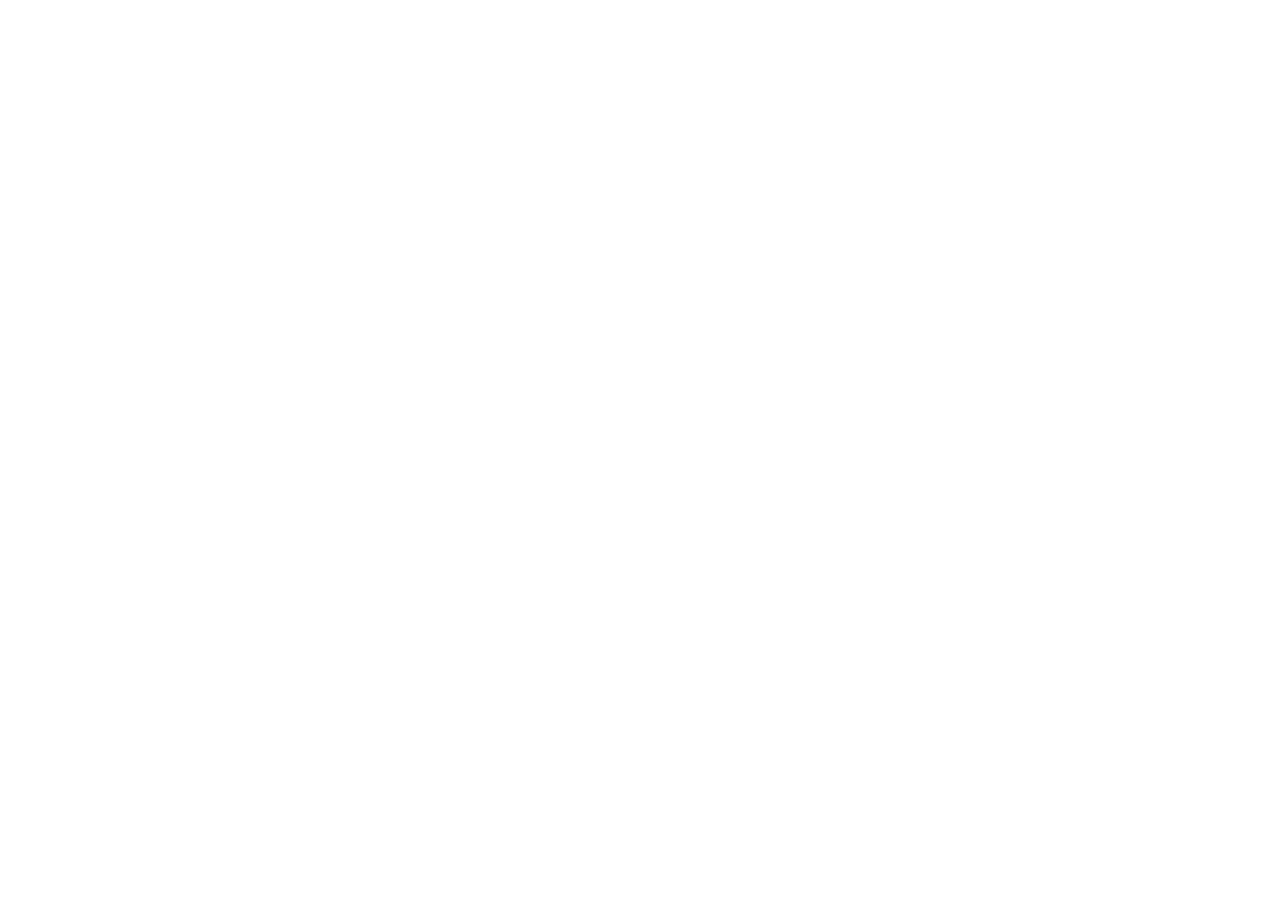
==== index.html @ cde31fa0 "initialize git repository" ====
<!DOCTYPE html>
<html lang="en">
<head>
    <meta charset="UTF-8">
    <meta name="viewport" content="width=device-width, initial-scale=1.0">
    <title>Document</title>
</head>
<body>
    
</body>
</html>
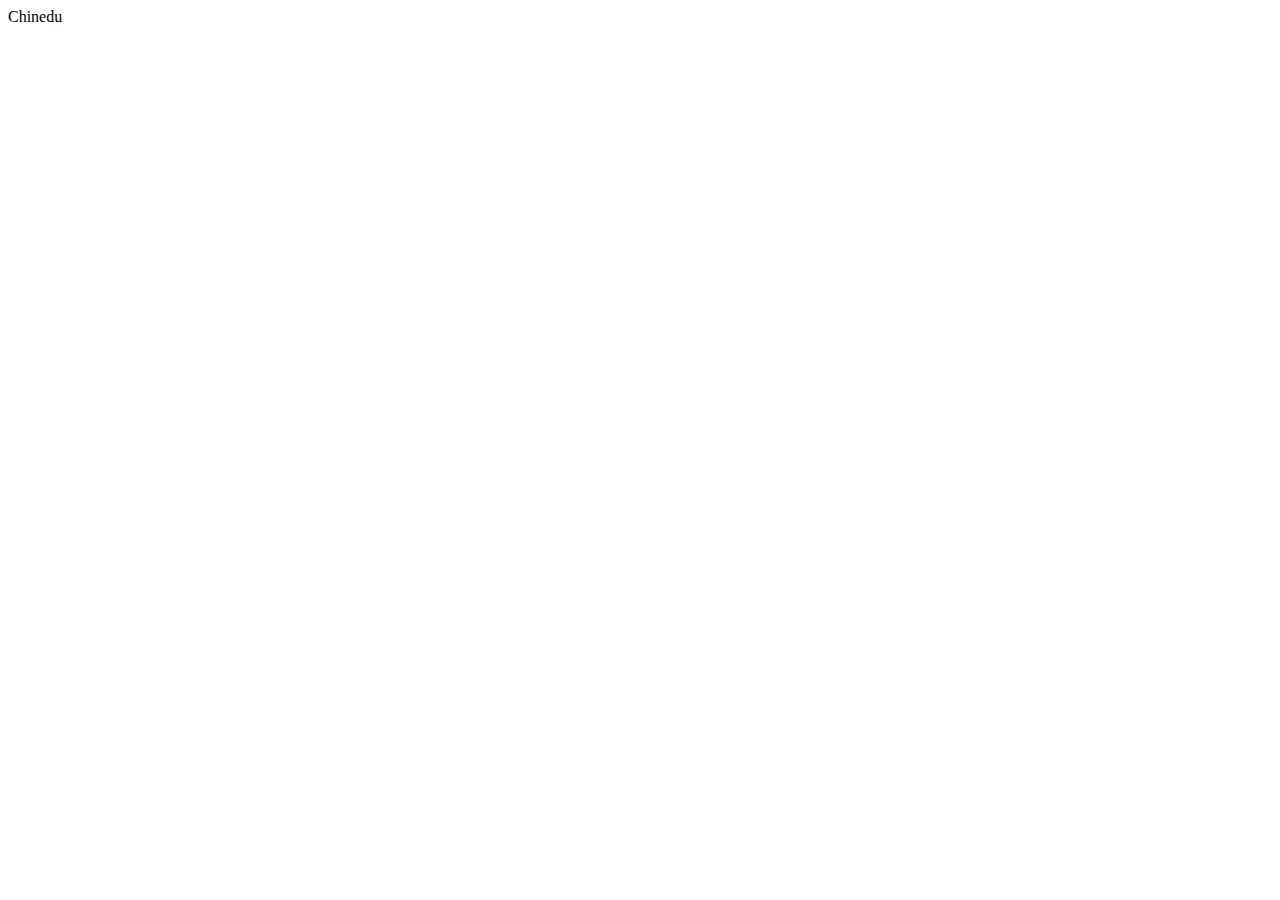
==== commit 89a64737: "added content to index" ====
--- a/index.html
+++ b/index.html
@@ -7,6 +7,6 @@
     <title>Document</title>
 </head>
 <body>
-    
+    Chinedu
 </body>
 </html>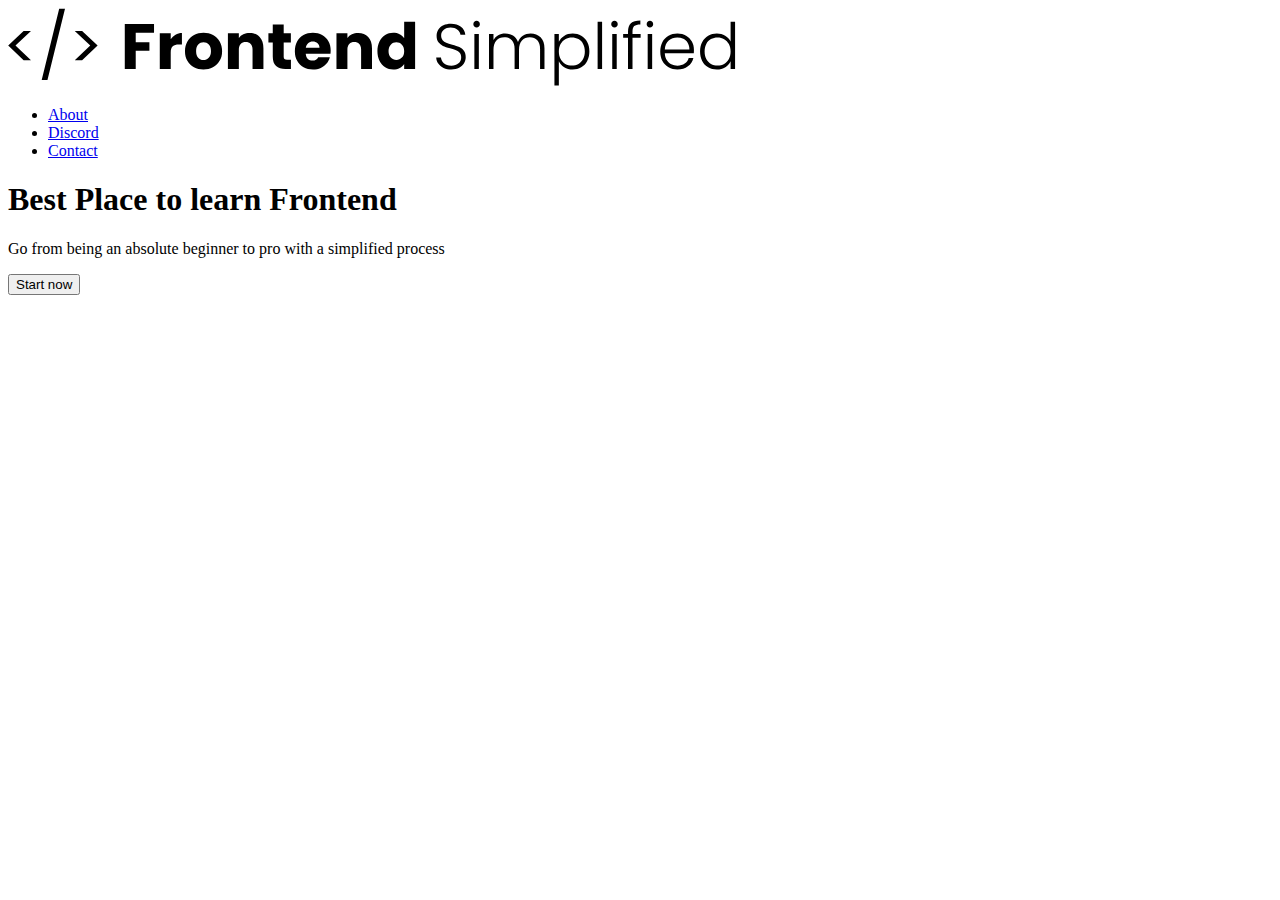
==== commit 45e4f754: "Updating  my Html page" ====
--- a/index.html
+++ b/index.html
@@ -4,9 +4,26 @@
 <head>
     <meta charset="UTF-8">
     <meta name="viewport" content="width=device-width, initial-scale=1.0">
-    <title>Document</title>
+    <title>HTML Practice</title>
 </head>
 <body>
-    Chinedu
+    <section>
+        <nav>
+            <img src="./asset/FES.svg" alt="logo">
+            <ul>
+                <li><a href="#about">About</a></li>               
+                <li><a href="#discord">Discord</a></li>
+                <li><a href="#contact">Contact</a></li>
+            </ul>
+        </nav>
+        <header>
+            <div>
+                <h1>Best Place to learn Frontend</h1>
+                <p>Go from being an absolute beginner to pro with a simplified process</p>
+                <button>Start now</button>
+            </div>
+        </header>
+    </section>
+    
 </body>
 </html>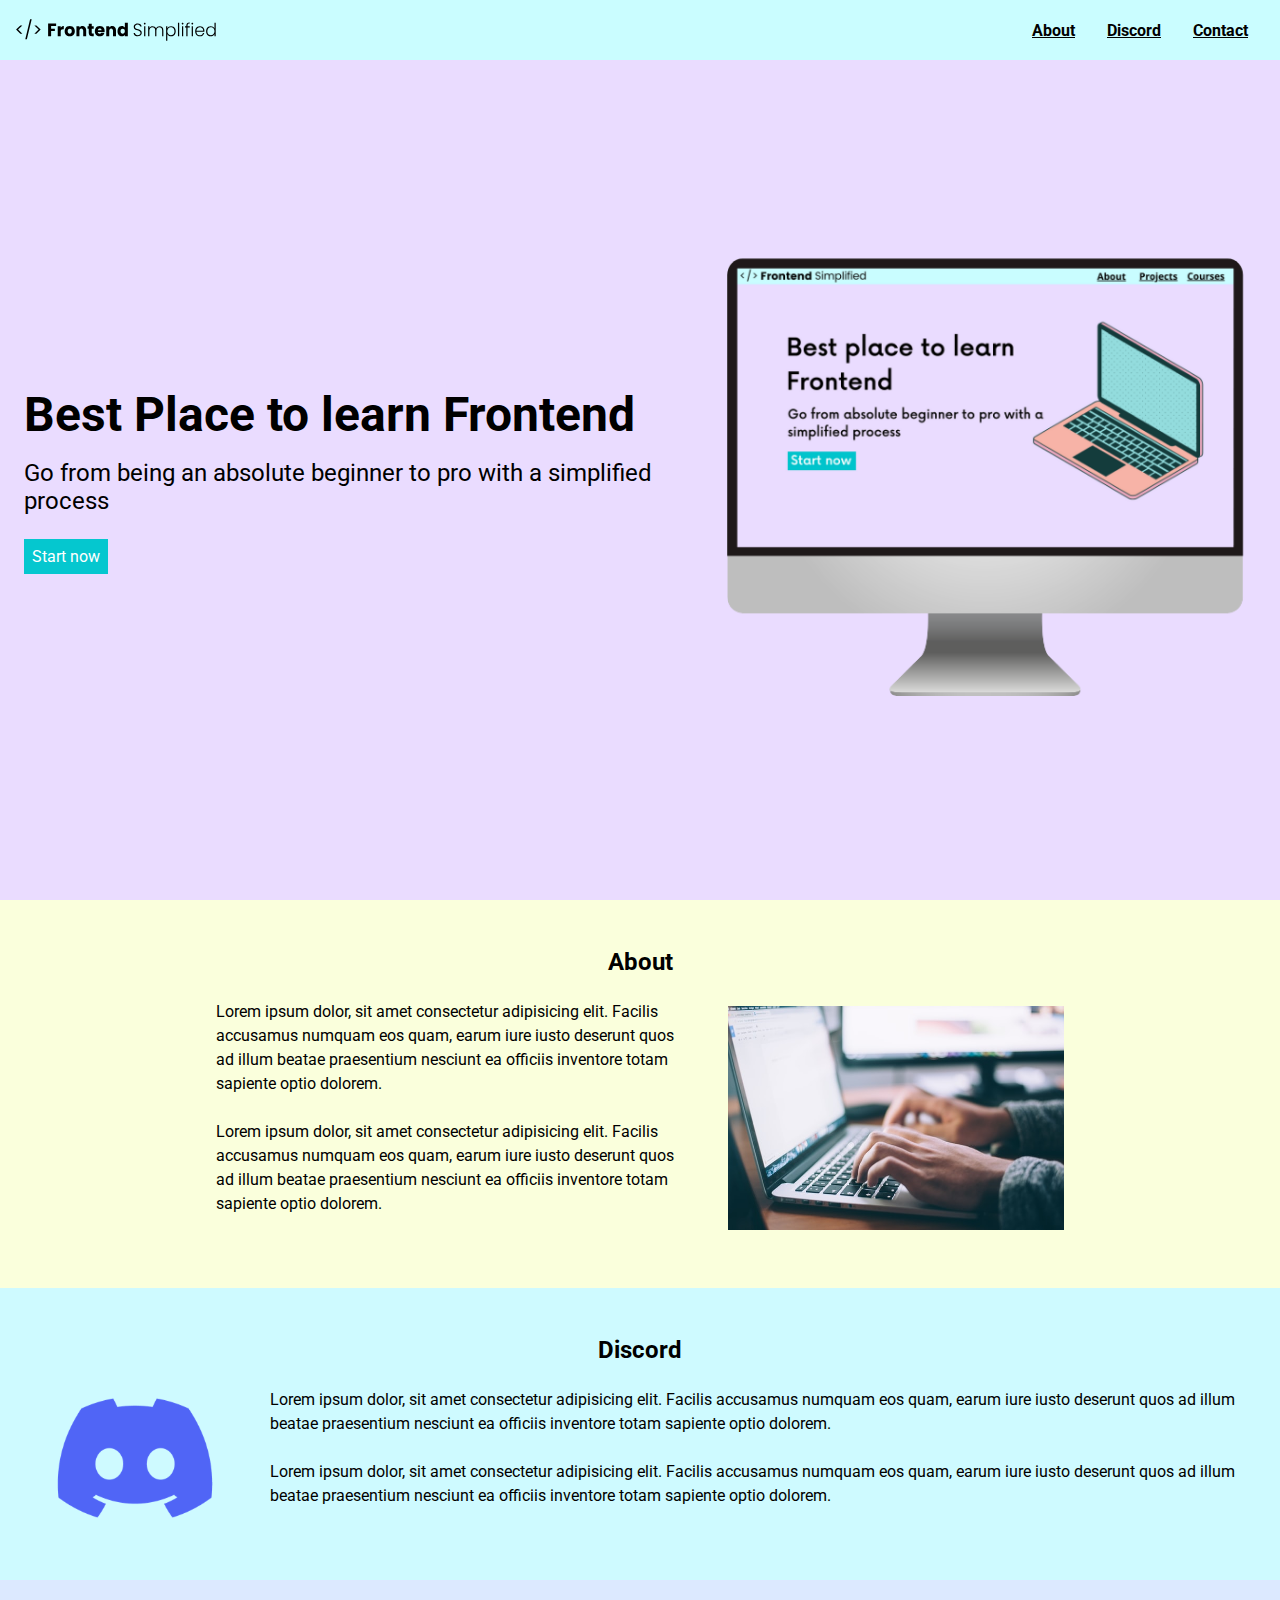
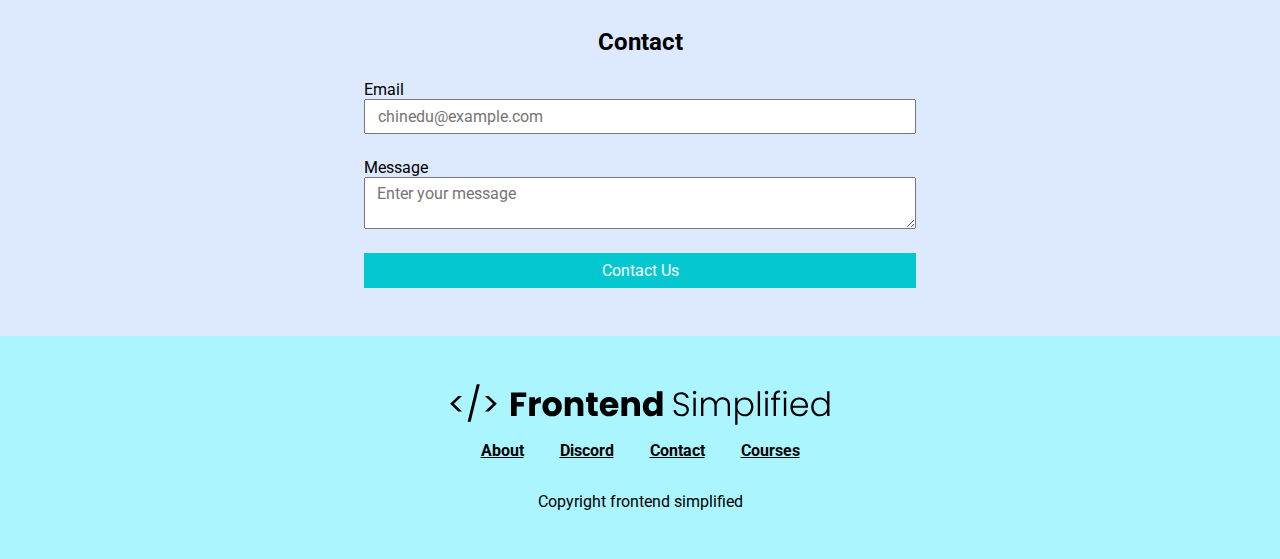
==== commit 174af124: "Complete html and css" ====
--- a/index.html
+++ b/index.html
@@ -1,29 +1,109 @@
-
 <!DOCTYPE html>
 <html lang="en">
-<head>
-    <meta charset="UTF-8">
-    <meta name="viewport" content="width=device-width, initial-scale=1.0">
+  <head>
+    <meta charset="UTF-8" />
+    <meta name="viewport" content="width=device-width, initial-scale=1.0" />
     <title>HTML Practice</title>
-</head>
-<body>
+    <link rel="stylesheet" href="./style.css" />
+  </head>
+  <body>
     <section>
-        <nav>
-            <img src="./asset/FES.svg" alt="logo">
-            <ul>
-                <li><a href="#about">About</a></li>               
-                <li><a href="#discord">Discord</a></li>
-                <li><a href="#contact">Contact</a></li>
-            </ul>
-        </nav>
-        <header>
+      <nav>
+        <img src="./asset/FES.svg" alt="logo" class="logo" />
+        <ul>
+          <li><a href="#about">About</a></li>
+          <li><a href="#discord">Discord</a></li>
+          <li><a href="#contact">Contact</a></li>
+        </ul>
+      </nav>
+      <header>
+        <div class="row">
+          <div class="home__description">
+            <h1>Best Place to learn Frontend</h1>
+            <p class="subheader">
+              Go from being an absolute beginner to pro with a simplified
+              process
+            </p>
+            <button class="home__description--button">Start now</button>
+          </div>
+          <figure>
+            <img src="./asset/laptop.png" alt="home page image" />
+          </figure>
+        </div>
+      </header>
+    </section>
+    <main>
+      <section id="about">
+        <h2>About</h2>
+        <div class="row">
+          <div class="section__description">
+            <div class="section__description--wrapper">
+              <p class="section__description--para">
+                Lorem ipsum dolor, sit amet consectetur adipisicing elit.
+                Facilis accusamus numquam eos quam, earum iure iusto deserunt
+                quos ad illum beatae praesentium nesciunt ea officiis inventore
+                totam sapiente optio dolorem.
+              </p>
+              <p class="section__description--para">
+                Lorem ipsum dolor, sit amet consectetur adipisicing elit.
+                Facilis accusamus numquam eos quam, earum iure iusto deserunt
+                quos ad illum beatae praesentium nesciunt ea officiis inventore
+                totam sapiente optio dolorem.
+              </p>
+            </div>
+            <figure class="about__img--wrapper">
+              <img src="./asset/about.jpg" />
+            </figure>
+          </div>
+        </div>
+      </section>
+      <section id="discord">
+        <h2>Discord</h2>
+        <div class="row">
+          <div class="section__description">
+            <figure class="about__img--wrapper">
+              <img src="./asset/discord.png" alt="discord" />
+            </figure>
             <div>
-                <h1>Best Place to learn Frontend</h1>
-                <p>Go from being an absolute beginner to pro with a simplified process</p>
-                <button>Start now</button>
+              <p class="section__description--para">
+                Lorem ipsum dolor, sit amet consectetur adipisicing elit.
+                Facilis accusamus numquam eos quam, earum iure iusto deserunt
+                quos ad illum beatae praesentium nesciunt ea officiis inventore
+                totam sapiente optio dolorem.
+              </p>
+              <p class="section__description--para">
+                Lorem ipsum dolor, sit amet consectetur adipisicing elit.
+                Facilis accusamus numquam eos quam, earum iure iusto deserunt
+                quos ad illum beatae praesentium nesciunt ea officiis inventore
+                totam sapiente optio dolorem.
+              </p>
             </div>
-        </header>
-    </section>
-    
-</body>
-</html>+          </div>
+        </div>
+      </section>
+
+      <section id="contact">
+        <h2>Contact</h2>
+        <div class="row">
+          <form action="">
+            <span>Email</span>
+            <input type="email" placeholder="chinedu@example.com" />
+            <span>Message</span>
+            <textarea type="text" placeholder="Enter your message"></textarea>
+            <button>Contact Us</button>
+          </form>
+        </div>
+      </section>
+    </main>
+    <footer>
+      <img class="footer__logo" src="./asset/FES.svg" alt="logo" />
+      <div class="footer__links">
+        <a class="footer__link" href="#about">About</a>
+        <a class="footer__link" href="#discord">Discord</a>
+        <a class="footer__link" href="#contact">Contact</a>
+        <a class="footer__link" href="">Courses</a>
+      </div>
+      <p>Copyright frontend simplified</p>
+    </footer>
+  </body>
+</html>
--- a/style.css
+++ b/style.css
@@ -0,0 +1,251 @@
+@import url('https://fonts.googleapis.com/css2?family=Roboto:wght@300;400;500;700&display=swap');
+
+* {
+    padding: 0;
+    margin: 0;
+    box-sizing: border-box;
+    font-family: 'Roboto', sans-serif;
+}
+
+nav {
+    height: 60px;
+    display: flex;
+    justify-content: space-between;
+    align-items: center;
+    padding: 0 16px;
+    background-color: #cafdff;
+}
+
+header {
+    background-color: #eadcff;
+    height: calc(100vh - 60px);
+    padding: 24px;
+    display: flex;
+    align-items: center;
+    justify-content: center;
+}
+
+h1 {
+    font-size: 48px;
+
+}
+
+.subheader {
+    font-size: 24px;
+    margin: 16px 0 24px 0;
+}
+
+button {
+    background-color: #05c7cf;
+    color: white;
+    border: none;
+    padding: 8px 8px;
+    font-size: 16px;
+    cursor: pointer;
+}
+
+a {
+    color: #000;
+    font-size: 16px;
+    font-weight: 700;
+}
+
+.logo {
+    width: 200px;
+}
+
+ul {
+    display: flex;
+}
+
+li {
+    list-style-type: none;
+    padding: 16px;
+}
+
+.row {
+    width: 100%;
+    max-width: 1300px;
+    margin: 0 auto;
+    display: flex;
+    align-items: center;
+    justify-content: center;
+}
+
+#about,
+#discord,
+#contact,
+footer {
+    padding: 48px 0;
+}
+
+/*
+
+ABOUT
+
+*/
+
+
+#about {
+    background-color: #faffdc;
+}
+
+h2 {
+    font-size: 24px;
+    text-align: center;
+    margin-bottom: 24px;
+}
+
+.section__description {
+    display: flex;
+    justify-content: center;
+    align-items: center;
+}
+
+.about__img--wrapper {
+    width: 30%;
+
+}
+
+img {
+    width: 100%;
+}
+
+.about__img--wrapper,
+.section__description--wrapper {
+    padding: 0 24px;
+}
+
+.section__description--wrapper {
+    width: 40%;
+    padding: 0 24px;
+}
+
+.section__description--para {
+    font-size: 16px;
+    line-height: 1.5;
+    margin-bottom: 24px;
+}
+
+/*
+
+DISCORD
+
+*/
+
+#discord {
+    background-color: #cefaff;
+
+}
+
+/*
+
+Contact
+
+*/
+
+#contact {
+    background-color: #dce9ff;
+}
+
+form {
+    width: 100%;
+    max-width: 600px;
+    display: flex;
+    flex-direction: column;
+    margin: 0 auto;
+    padding: 0 24px;
+}
+
+input,
+textarea {
+    margin-bottom: 24px;
+    font-size: 16px;
+    padding: 6px 12px;
+}
+
+/*
+
+FOOTER
+
+*/
+
+footer {
+    background-color: #aaf5ff;
+    display: flex;
+    flex-direction: column;
+    align-items: center;
+}
+
+.footer__logo {
+    max-width: 380px;
+    margin-bottom: 16px;
+}
+
+.footer__links {
+    margin-bottom: 32px;
+}
+
+.footer__link {
+    padding: 0 16px;
+}
+
+/*SMALL PHONES, TABLETS, LARGE SMARTPHONES*/
+@media (max-width: 720px) {
+    .row {
+        flex-direction: column;
+    }
+
+    .home__description {
+        margin-bottom: 24px;
+        display: flex;
+        flex-direction: column;
+        align-items: center;
+    }
+
+    .home__description--button {
+        max-width: 240px;
+    }
+
+    h1 {
+        text-align: center;
+        font-size: 28px;
+    }
+
+    ul {
+        display: none;
+    }
+
+    .section__description {
+        flex-direction: column;
+    }
+
+    .section__description--wrapper {
+        width: 100%;
+    }
+
+    .about__img--wrapper {
+        width: 100%;
+    }
+
+    #discord .section__description {
+        flex-direction: column-reverse;
+    }
+
+    footer {
+        padding: 48px 24px;
+    }
+
+    .footer__logo {
+        max-width: 350px;
+    }
+
+    .footer__links{
+        margin-bottom: 24px;
+    }
+
+    .footer__link {
+        padding: 0 4px;
+        font-size: 12PX;
+    }
+}